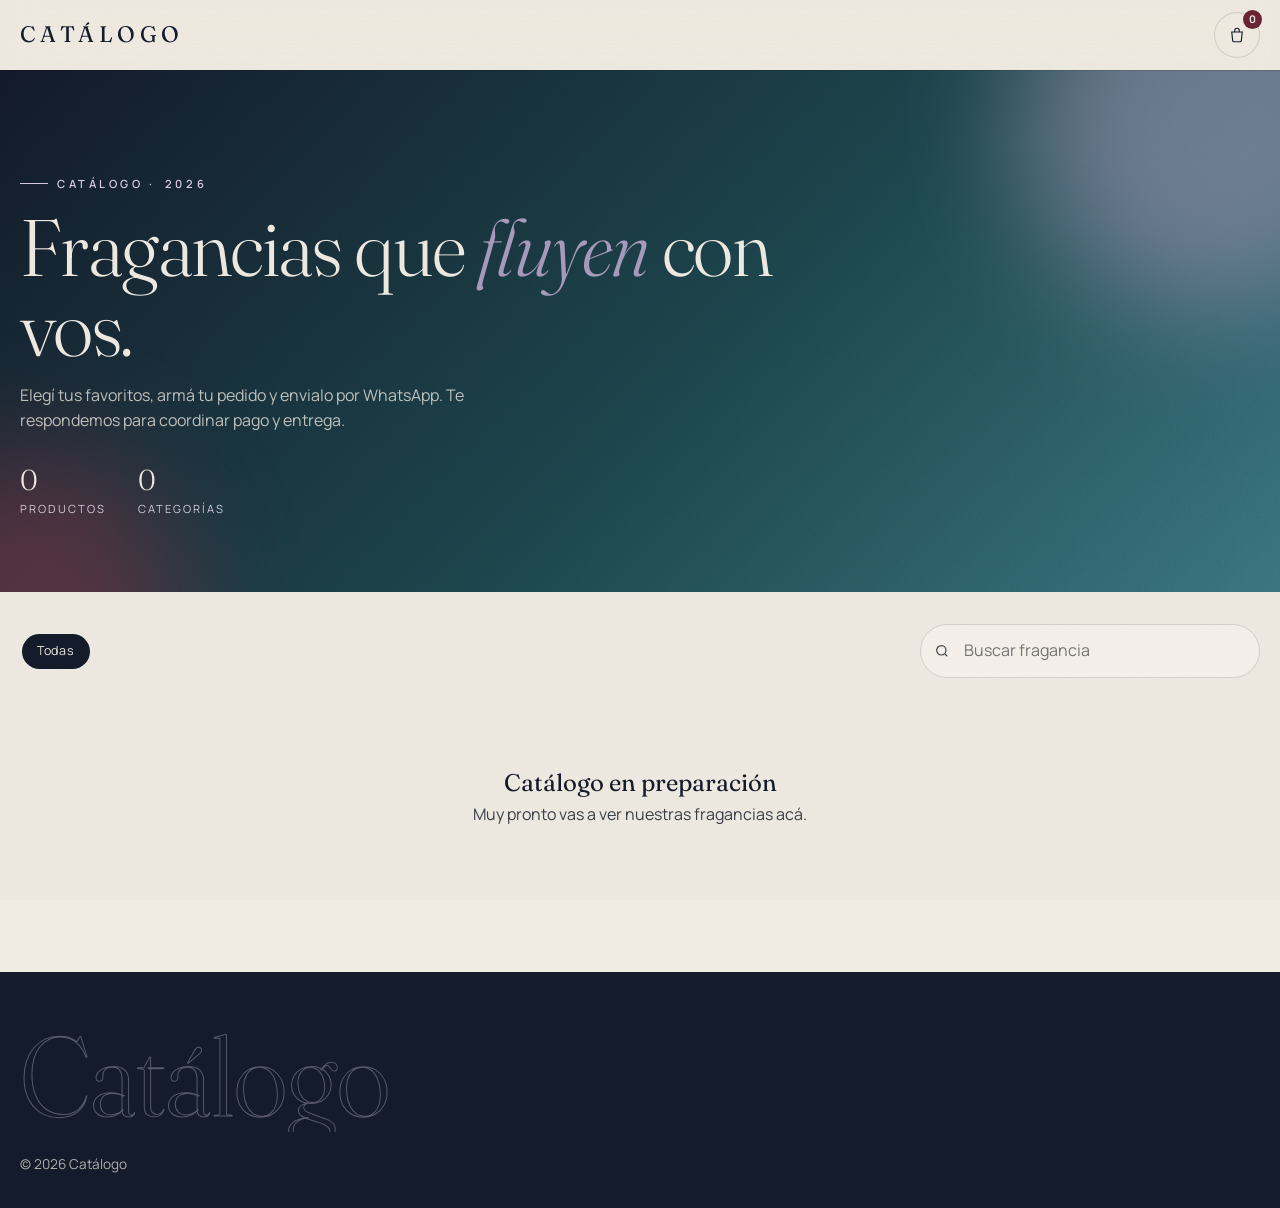
==== gestion/catalogo.html @ c69e17b8 "Add business management PWA (sales, expenses, inventory, debts, reports) and WhatsApp catalog Co-Aut" ====
<!doctype html>
<html lang="es">
<head>
  <meta charset="utf-8">
  <meta name="viewport" content="width=device-width, initial-scale=1, viewport-fit=cover">
  <title>Catálogo de fragancias</title>
  <meta name="description" content="Catálogo de fragancias. Elegí tus perfumes y hacé tu pedido por WhatsApp.">
  <meta name="theme-color" content="#1E4A52">
  <link rel="icon" href="icons/icon.svg" type="image/svg+xml">
  <link rel="preconnect" href="https://fonts.googleapis.com">
  <link rel="preconnect" href="https://fonts.gstatic.com" crossorigin>
  <link href="https://fonts.googleapis.com/css2?family=Fraunces:ital,opsz,wght@0,9..144,300..500;1,9..144,300..500&family=Manrope:wght@400;500;600;700&display=swap" rel="stylesheet">
  <link rel="stylesheet" href="css/catalogo.css">
</head>
<body>
  <header class="header">
    <div class="container header__inner">
      <a href="#" class="logo" id="logo">Catálogo</a>
      <button class="cart-btn" id="cartBtn" aria-label="Ver pedido">
        <svg width="18" height="18" viewBox="0 0 24 24" fill="none" stroke="currentColor" stroke-width="1.5" aria-hidden="true"><path d="M5 8h14l-1.2 11.2a2 2 0 0 1-2 1.8H8.2a2 2 0 0 1-2-1.8L5 8Z"/><path d="M9 8V6a3 3 0 0 1 6 0v2"/></svg>
        <span class="cart-count" id="cartCount">0</span>
      </button>
    </div>
  </header>

  <main>
    <section class="hero">
      <div class="blob blob--1"></div><div class="blob blob--2"></div>
      <div class="container hero__inner">
        <span class="eyebrow">Catálogo · <span id="year"></span></span>
        <h1 class="display" id="tagline">Fragancias que <em>fluyen</em> con vos.</h1>
        <p class="lead">Elegí tus favoritos, armá tu pedido y envialo por WhatsApp. Te respondemos para coordinar pago y entrega.</p>
        <div class="hero__meta"><div><strong id="nProd">0</strong><span>Productos</span></div><div><strong id="nCat">0</strong><span>Categorías</span></div></div>
      </div>
    </section>

    <div class="container">
      <div class="toolbar">
        <div class="filters" id="filters" aria-label="Filtrar por categoría"></div>
        <label class="search">
          <svg width="16" height="16" viewBox="0 0 24 24" fill="none" stroke="currentColor" stroke-width="1.8" aria-hidden="true"><circle cx="11" cy="11" r="7"/><path d="m20 20-3.5-3.5"/></svg>
          <input id="q" type="search" placeholder="Buscar fragancia" aria-label="Buscar fragancia">
        </label>
      </div>
      <div class="products" id="products"></div>
    </div>
  </main>

  <footer class="footer">
    <div class="container">
      <div class="footer__big" id="footBig" aria-hidden="true"></div>
      <div class="footer__row"><span id="foot"></span><a id="footWa" href="#" target="_blank" rel="noopener">Escribinos por WhatsApp</a></div>
    </div>
  </footer>

  <button class="btn float-cart" id="floatCart">Ver pedido · <span id="floatTotal"></span></button>

  <div class="backdrop" id="backdrop" hidden></div>
  <aside class="drawer" id="drawer" aria-label="Tu pedido" hidden>
    <div class="drawer__head"><h2>Tu <em>pedido</em></h2><button class="close" id="close" aria-label="Cerrar">×</button></div>
    <div class="drawer__body" id="lines"></div>
    <form class="drawer__foot" id="orderForm">
      <div class="total"><span>Total</span><b id="total"></b></div>
      <input id="cName" placeholder="Tu nombre" required autocomplete="name">
      <textarea id="cNote" placeholder="Dirección, forma de pago o comentarios (opcional)"></textarea>
      <button class="btn" type="submit">Enviar pedido por WhatsApp</button>
    </form>
  </aside>
  <div class="toast" id="toast" role="status" aria-live="polite"></div>

  <script src="js/catalogo.js"></script>
</body>
</html>
---- gestion/css/catalogo.css ----
/* =========================================================
   Catálogo público — misma familia visual que la web de Fluir
   ========================================================= */
:root {
  --noche: #141B2B; --noche-2: #1C2538; --petroleo: #1E4A52; --petroleo-2: #2A6470; --petroleo-3: #3F7E89;
  --hueso: #F1ECE3; --hueso-2: #E8E1D5; --surface: #F7F3EC; --perla: #CBCDD0; --grafito: #3A3F47;
  --borgona: #6B2333; --borgona-2: #8A3446; --lavanda: #A99CBC; --lavanda-2: #D6CEE0;
  --ink: var(--noche); --ink-soft: var(--grafito); --line: rgba(20, 27, 43, .14);
  --f-display: "Fraunces", "Times New Roman", serif; --f-body: "Manrope", system-ui, sans-serif;
  --r: 18px; --r-lg: 28px; --ease: cubic-bezier(.22, .8, .2, 1);
  --shadow: 0 30px 60px -30px rgba(20, 27, 43, .35);
  --grain: url("data:image/svg+xml;utf8,<svg xmlns='http://www.w3.org/2000/svg' width='160' height='160'><filter id='n'><feTurbulence type='fractalNoise' baseFrequency='.85' numOctaves='3' stitchTiles='stitch'/><feColorMatrix values='0 0 0 0 0  0 0 0 0 0  0 0 0 0 0  0 0 0 .55 0'/></filter><rect width='100%' height='100%' filter='url(%23n)'/></svg>");
}
*, *::before, *::after { box-sizing: border-box; margin: 0; padding: 0; }
body { font-family: var(--f-body); background: var(--hueso); color: var(--ink); line-height: 1.6; -webkit-font-smoothing: antialiased; overflow-x: hidden; }
body::after { content: ""; position: fixed; inset: 0; pointer-events: none; z-index: 999; background-image: var(--grain); opacity: .05; mix-blend-mode: multiply; }
button, input, textarea { font: inherit; color: inherit; }
button { cursor: pointer; border: 0; background: none; }
a { color: inherit; text-decoration: none; }
img { max-width: 100%; display: block; }
[hidden] { display: none !important; }
.container { width: min(1240px, 100% - 32px); margin-inline: auto; }

/* Header */
.header { position: sticky; top: 0; z-index: 50; background: rgba(241, 236, 227, .78); backdrop-filter: blur(16px) saturate(1.2); -webkit-backdrop-filter: blur(16px) saturate(1.2); box-shadow: 0 1px 0 var(--line); }
.header__inner { display: flex; align-items: center; justify-content: space-between; height: 70px; gap: 12px; }
.logo { font-family: var(--f-display); font-size: clamp(1.05rem, 3.6vw, 1.4rem); letter-spacing: .2em; text-transform: uppercase; white-space: nowrap; overflow: hidden; text-overflow: ellipsis; }
.cart-btn { position: relative; width: 46px; height: 46px; border-radius: 50%; display: grid; place-items: center; box-shadow: inset 0 0 0 1px var(--line); flex: none; transition: background .3s; }
.cart-btn:hover { background: var(--lavanda-2); }
.cart-count { position: absolute; top: -2px; right: -2px; min-width: 19px; height: 19px; border-radius: 10px; background: var(--borgona); color: var(--hueso); font-size: .66rem; font-weight: 700; display: grid; place-items: center; padding: 0 4px; }

/* Hero */
.hero { position: relative; overflow: hidden; color: var(--hueso); background: linear-gradient(135deg, #141B2B 0%, #1E4A52 55%, #3F7E89 100%); }
.hero::before { content: ""; position: absolute; inset: 0; background-image: var(--grain); opacity: .18; mix-blend-mode: overlay; }
.blob { position: absolute; border-radius: 50%; filter: blur(60px); opacity: .55; animation: drift 18s ease-in-out infinite alternate; }
.blob--1 { width: 380px; height: 380px; background: var(--lavanda); right: -120px; top: -140px; }
.blob--2 { width: 300px; height: 300px; background: var(--borgona-2); left: -120px; bottom: -160px; animation-delay: -6s; }
@keyframes drift { to { transform: translate(-40px, 30px) scale(1.1); } }
.hero__inner { position: relative; padding: clamp(3rem, 9vw, 6rem) 0 clamp(2.5rem, 7vw, 4.5rem); }
.eyebrow { font-size: .7rem; letter-spacing: .32em; text-transform: uppercase; font-weight: 600; color: var(--lavanda-2); display: inline-flex; align-items: center; gap: .8em; }
.eyebrow::before { content: ""; width: 28px; height: 1px; background: currentColor; }
.display { font-family: var(--f-display); font-weight: 300; font-size: clamp(2.3rem, 7vw, 5rem); line-height: 1; letter-spacing: -.02em; margin: .9rem 0 1rem; max-width: 16ch; }
.display em { font-style: italic; color: var(--lavanda); }
.lead { color: rgba(241, 236, 227, .78); max-width: 46ch; }
.hero__meta { display: flex; gap: 2rem; margin-top: 2rem; flex-wrap: wrap; }
.hero__meta strong { display: block; font-family: var(--f-display); font-weight: 300; font-size: 1.8rem; line-height: 1; }
.hero__meta span { font-size: .7rem; letter-spacing: .18em; text-transform: uppercase; color: var(--lavanda-2); }

/* Barra de filtros */
.toolbar { display: flex; flex-wrap: wrap; gap: 12px; align-items: center; justify-content: space-between; padding: 2rem 0 1.4rem; }
.filters { display: flex; gap: .5rem; overflow-x: auto; scrollbar-width: none; max-width: 100%; padding: 2px; }
.chip { flex: none; padding: .6em 1.2em; border-radius: 999px; font-size: .78rem; letter-spacing: .06em; box-shadow: inset 0 0 0 1px var(--line); transition: all .3s var(--ease); white-space: nowrap; }
.chip:hover { box-shadow: inset 0 0 0 1px var(--petroleo); color: var(--petroleo); }
.chip.is-active { background: var(--noche); color: var(--hueso); box-shadow: none; }
.search { position: relative; flex: 1 1 240px; max-width: 340px; }
.search svg { position: absolute; left: 14px; top: 50%; transform: translateY(-50%); color: var(--grafito); }
.search input { width: 100%; padding: .8em 1em .8em 2.7em; border-radius: 999px; border: 1px solid var(--line); background: var(--surface); outline: none; }
.search input:focus { border-color: var(--petroleo-2); }

/* Tarjetas */
.products { display: grid; grid-template-columns: repeat(2, 1fr); gap: 12px; padding-bottom: 5rem; }
@media (min-width: 760px) { .products { grid-template-columns: repeat(3, 1fr); gap: 1.2rem; } }
@media (min-width: 1100px) { .products { grid-template-columns: repeat(4, 1fr); gap: 1.5rem; } }
.card { --tone: var(--petroleo); --tone-soft: var(--lavanda-2); position: relative; border-radius: var(--r-lg); background: var(--surface); box-shadow: inset 0 0 0 1px var(--line); transition: transform .6s var(--ease), box-shadow .6s var(--ease); display: flex; flex-direction: column; }
.card:hover { transform: translateY(-6px); box-shadow: inset 0 0 0 1px transparent, var(--shadow); }
.card__media { position: relative; aspect-ratio: 4/5; margin: 8px; border-radius: calc(var(--r-lg) - 8px); overflow: hidden; display: grid; place-items: center;
  background: radial-gradient(circle at 70% 20%, color-mix(in srgb, var(--tone-soft) 80%, transparent), transparent 60%), linear-gradient(160deg, color-mix(in srgb, var(--tone) 85%, #141B2B), var(--tone)); }
.card__media::before { content: ""; position: absolute; inset: 0; background-image: var(--grain); opacity: .22; mix-blend-mode: overlay; z-index: 1; pointer-events: none; }
.card__media img { width: 100%; height: 100%; object-fit: cover; }
.card__badge { position: absolute; top: 12px; left: 12px; z-index: 2; padding: .35em .9em; border-radius: 999px; font-size: .62rem; letter-spacing: .14em; text-transform: uppercase; background: rgba(241, 236, 227, .22); color: var(--hueso); backdrop-filter: blur(8px); -webkit-backdrop-filter: blur(8px); border: 1px solid rgba(241, 236, 227, .3); }
.card__badge--out { background: rgba(20, 27, 43, .6); }
.card__body { padding: .4rem 1rem 1rem; display: flex; flex-direction: column; gap: .25rem; flex: 1; }
.card__family { font-size: .64rem; letter-spacing: .18em; text-transform: uppercase; color: var(--tone); font-weight: 600; }
.card__name { font-family: var(--f-display); font-size: clamp(1.02rem, 2.4vw, 1.35rem); font-weight: 400; line-height: 1.15; }
.card__notes { font-size: .78rem; color: var(--ink-soft); }
.card__foot { display: flex; justify-content: space-between; align-items: center; gap: 8px; margin-top: auto; padding-top: .8rem; border-top: 1px dashed var(--line); }
.card__price { font-weight: 700; }
.add { width: 38px; height: 38px; border-radius: 50%; background: var(--petroleo); color: var(--hueso); display: grid; place-items: center; transition: background .3s, transform .3s var(--ease); flex: none; }
.add:hover { background: var(--borgona); transform: scale(1.06); }
.add:disabled { background: var(--perla); cursor: not-allowed; transform: none; }
.card.is-out .card__media { filter: saturate(.4); }

.tone-acuatico { --tone: #1E4A52; --tone-soft: #9CC3C6; }
.tone-amaderado { --tone: #3A3F47; --tone-soft: #A99CBC; }
.tone-oriental { --tone: #6B2333; --tone-soft: #D6A9B4; }
.tone-floral { --tone: #6E6285; --tone-soft: #E2D9EC; }
.tone-verde { --tone: #4E5538; --tone-soft: #C6CCA8; }
.tone-nocturno { --tone: #1C2538; --tone-soft: #7E8FB3; }

/* Frasco CSS */
.bottle { --liquid: var(--tone-soft); position: relative; aspect-ratio: 3/5; width: 40%; transition: transform .8s var(--ease); }
.card:hover .bottle { transform: translateY(-6px) rotate(-3deg); }
.bottle__cap { position: absolute; left: 32%; right: 32%; top: 0; height: 22%; background: linear-gradient(90deg, #232B3D, #3A3F47 45%, #1A2131); border-radius: 6px 6px 2px 2px; }
.bottle__neck { position: absolute; left: 40%; right: 40%; top: 21%; height: 6%; background: rgba(241, 236, 227, .35); }
.bottle__body { position: absolute; inset: 26% 0 0; border-radius: 22% 22% 14% 14% / 14% 14% 8% 8%; background: rgba(241, 236, 227, .18); border: 1px solid rgba(241, 236, 227, .45); overflow: hidden; }
.bottle__liquid { position: absolute; inset: 28% 0 0; background: linear-gradient(180deg, color-mix(in srgb, var(--liquid) 70%, white), var(--liquid)); opacity: .85; }
.bottle__shine { position: absolute; top: 8%; left: 12%; width: 10%; height: 70%; border-radius: 99px; background: linear-gradient(rgba(255,255,255,.55), transparent); }

.empty { grid-column: 1 / -1; text-align: center; padding: 4rem 1rem; color: var(--ink-soft); }
.empty b { display: block; font-family: var(--f-display); font-weight: 400; font-size: 1.5rem; color: var(--ink); }

/* Carrito */
.backdrop { position: fixed; inset: 0; background: rgba(20, 27, 43, .45); z-index: 60; opacity: 0; transition: opacity .3s; }
.backdrop.is-on { opacity: 1; }
.drawer { position: fixed; top: 0; right: 0; bottom: 0; z-index: 61; width: min(440px, 100%); background: var(--hueso); transform: translateX(100%); transition: transform .45s var(--ease); display: flex; flex-direction: column; }
.drawer.is-on { transform: translateX(0); }
.drawer__head { display: flex; align-items: center; justify-content: space-between; padding: 20px 20px 14px; border-bottom: 1px solid var(--line); }
.drawer__head h2 { font-family: var(--f-display); font-weight: 300; font-size: 1.8rem; }
.drawer__head h2 em { color: var(--borgona); }
.close { width: 42px; height: 42px; border-radius: 50%; box-shadow: inset 0 0 0 1px var(--line); font-size: 1.4rem; line-height: 1; }
.drawer__body { flex: 1; overflow-y: auto; padding: 8px 20px; }
.line { display: flex; gap: 12px; align-items: center; padding: 12px 0; border-bottom: 1px dashed var(--line); }
.line__thumb { width: 56px; height: 64px; flex: none; border-radius: 12px; overflow: hidden; display: grid; place-items: center; background: linear-gradient(160deg, color-mix(in srgb, var(--tone) 85%, #141B2B), var(--tone)); }
.line__thumb img { width: 100%; height: 100%; object-fit: cover; }
.line__thumb .bottle { width: 44%; }
.line__info { flex: 1; min-width: 0; }
.line__info b { display: block; font-weight: 600; font-size: .9rem; line-height: 1.25; }
.line__info span { font-size: .8rem; color: var(--ink-soft); }
.qty { display: inline-flex; align-items: center; gap: 2px; background: var(--hueso-2); border-radius: 999px; padding: 3px; }
.qty button { width: 30px; height: 30px; border-radius: 50%; background: var(--surface); font-weight: 700; }
.qty span { min-width: 26px; text-align: center; font-weight: 700; font-size: .9rem; }
.drawer__foot { padding: 16px 20px calc(20px + env(safe-area-inset-bottom)); border-top: 1px solid var(--line); display: grid; gap: 10px; }
.drawer__foot input, .drawer__foot textarea { width: 100%; padding: .8em 1em; border-radius: 14px; border: 1px solid var(--line); background: var(--surface); outline: none; }
.drawer__foot textarea { min-height: 64px; resize: vertical; }
.total { display: flex; justify-content: space-between; align-items: baseline; }
.total span { font-size: .72rem; letter-spacing: .2em; text-transform: uppercase; color: var(--ink-soft); font-weight: 600; }
.total b { font-family: var(--f-display); font-weight: 400; font-size: 1.7rem; }
.btn { display: inline-flex; align-items: center; justify-content: center; gap: .6em; min-height: 52px; padding: 1em 1.6em; border-radius: 999px; background: var(--petroleo); color: var(--hueso); font-size: .8rem; font-weight: 600; letter-spacing: .14em; text-transform: uppercase; transition: background .35s; }
.btn:hover { background: var(--borgona); }

/* Pie y toast */
.footer { background: var(--noche); color: rgba(241, 236, 227, .7); padding: 3rem 0 2rem; font-size: .85rem; }
.footer__big { font-family: var(--f-display); font-weight: 300; font-size: clamp(2.4rem, 11vw, 7rem); line-height: 1; color: transparent; -webkit-text-stroke: 1px rgba(214, 206, 224, .35); white-space: nowrap; overflow: hidden; text-overflow: ellipsis; margin-bottom: 1.4rem; }
.footer__row { display: flex; flex-wrap: wrap; gap: 1rem; justify-content: space-between; }
.footer a { color: var(--lavanda-2); }
.toast { position: fixed; left: 50%; bottom: 24px; z-index: 80; transform: translate(-50%, 20px); background: var(--noche); color: var(--hueso); padding: 12px 20px; border-radius: 999px; font-size: .86rem; opacity: 0; transition: opacity .3s, transform .4s var(--ease); pointer-events: none; }
.toast.is-on { opacity: 1; transform: translate(-50%, 0); }
.float-cart { position: fixed; right: 16px; bottom: 20px; z-index: 40; display: none; }
@media (max-width: 759px) { .float-cart.has-items { display: inline-flex; } }

@media (prefers-reduced-motion: reduce) { * { animation: none !important; transition: none !important; } }
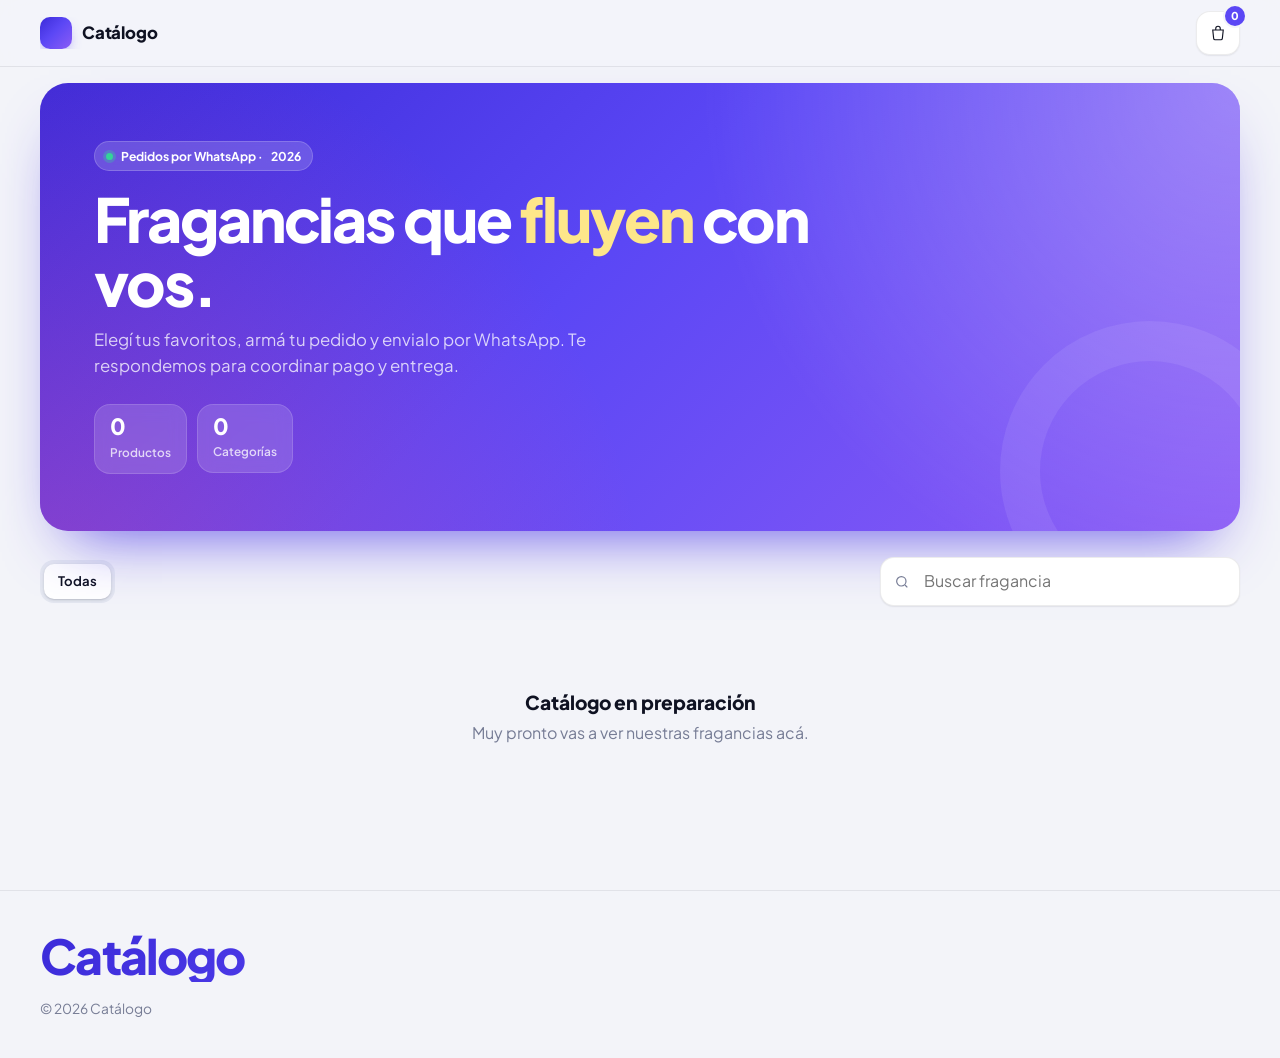
==== commit 5a845e11: "Restyle public catalog with the Indigo theme and automatic dark mode Co-Authored-By: Claude Opus 5.5" ====
--- a/gestion/catalogo.html
+++ b/gestion/catalogo.html
@@ -5,11 +5,12 @@
   <meta name="viewport" content="width=device-width, initial-scale=1, viewport-fit=cover">
   <title>Catálogo de fragancias</title>
   <meta name="description" content="Catálogo de fragancias. Elegí tus perfumes y hacé tu pedido por WhatsApp.">
-  <meta name="theme-color" content="#1E4A52">
+  <meta name="theme-color" content="#F3F4F9" media="(prefers-color-scheme: light)">
+  <meta name="theme-color" content="#0B0D17" media="(prefers-color-scheme: dark)">
   <link rel="icon" href="icons/icon.svg" type="image/svg+xml">
   <link rel="preconnect" href="https://fonts.googleapis.com">
   <link rel="preconnect" href="https://fonts.gstatic.com" crossorigin>
-  <link href="https://fonts.googleapis.com/css2?family=Fraunces:ital,opsz,wght@0,9..144,300..500;1,9..144,300..500&family=Manrope:wght@400;500;600;700&display=swap" rel="stylesheet">
+  <link href="https://fonts.googleapis.com/css2?family=Plus+Jakarta+Sans:wght@400;500;600;700;800&display=swap" rel="stylesheet">
   <link rel="stylesheet" href="css/catalogo.css">
 </head>
 <body>
@@ -27,7 +28,7 @@
     <section class="hero">
       <div class="blob blob--1"></div><div class="blob blob--2"></div>
       <div class="container hero__inner">
-        <span class="eyebrow">Catálogo · <span id="year"></span></span>
+        <span class="eyebrow">Pedidos por WhatsApp · <span id="year"></span></span>
         <h1 class="display" id="tagline">Fragancias que <em>fluyen</em> con vos.</h1>
         <p class="lead">Elegí tus favoritos, armá tu pedido y envialo por WhatsApp. Te respondemos para coordinar pago y entrega.</p>
         <div class="hero__meta"><div><strong id="nProd">0</strong><span>Productos</span></div><div><strong id="nCat">0</strong><span>Categorías</span></div></div>
--- a/gestion/css/catalogo.css
+++ b/gestion/css/catalogo.css
@@ -1,141 +1,166 @@
 /* =========================================================
-   Catálogo público — misma familia visual que la web de Fluir
+   Catálogo público — tema "Índigo" (mismo diseño que el panel)
    ========================================================= */
 :root {
-  --noche: #141B2B; --noche-2: #1C2538; --petroleo: #1E4A52; --petroleo-2: #2A6470; --petroleo-3: #3F7E89;
-  --hueso: #F1ECE3; --hueso-2: #E8E1D5; --surface: #F7F3EC; --perla: #CBCDD0; --grafito: #3A3F47;
-  --borgona: #6B2333; --borgona-2: #8A3446; --lavanda: #A99CBC; --lavanda-2: #D6CEE0;
-  --ink: var(--noche); --ink-soft: var(--grafito); --line: rgba(20, 27, 43, .14);
-  --f-display: "Fraunces", "Times New Roman", serif; --f-body: "Manrope", system-ui, sans-serif;
-  --r: 18px; --r-lg: 28px; --ease: cubic-bezier(.22, .8, .2, 1);
-  --shadow: 0 30px 60px -30px rgba(20, 27, 43, .35);
-  --grain: url("data:image/svg+xml;utf8,<svg xmlns='http://www.w3.org/2000/svg' width='160' height='160'><filter id='n'><feTurbulence type='fractalNoise' baseFrequency='.85' numOctaves='3' stitchTiles='stitch'/><feColorMatrix values='0 0 0 0 0  0 0 0 0 0  0 0 0 0 0  0 0 0 .55 0'/></filter><rect width='100%' height='100%' filter='url(%23n)'/></svg>");
+  --bg: #F3F4F9; --surface: #FFFFFF; --surface-2: #EEF0F6; --surface-3: #E4E7F0;
+  --ink: #0F1222; --ink-soft: #454B63; --muted: #767C95;
+  --line: rgba(15, 18, 34, .08); --line-strong: rgba(15, 18, 34, .14);
+  --primary: #5B47F5; --primary-2: #7C6CFF; --primary-soft: rgba(91, 71, 245, .10);
+  --danger: #E0435E;
+  --hero: linear-gradient(135deg, #3B2BD9 0%, #5B47F5 45%, #8B5CF6 100%);
+  --on-dark-muted: rgba(255, 255, 255, .76);
+  --header-bg: rgba(243, 244, 249, .82); --input-bg: #FFFFFF;
+  --shadow-sm: 0 1px 2px rgba(15, 18, 34, .05), 0 1px 1px rgba(15, 18, 34, .03);
+  --shadow: 0 14px 34px -14px rgba(30, 27, 75, .22), 0 2px 6px -2px rgba(15, 18, 34, .06);
+  --shadow-lg: 0 24px 60px -20px rgba(30, 27, 75, .38);
+  --f-body: "Plus Jakarta Sans", system-ui, -apple-system, "Segoe UI", sans-serif;
+  --r: 20px; --r-lg: 24px; --ease: cubic-bezier(.22, .8, .2, 1);
+  color-scheme: light;
 }
+@media (prefers-color-scheme: dark) {
+  :root {
+    --bg: #0B0D17; --surface: #141726; --surface-2: #1C2033; --surface-3: #262B42;
+    --ink: #F2F3F8; --ink-soft: #C2C6D8; --muted: #8A90A8;
+    --line: rgba(255, 255, 255, .07); --line-strong: rgba(255, 255, 255, .14);
+    --primary: #7C6CFF; --primary-2: #9A8CFF; --primary-soft: rgba(124, 108, 255, .16);
+    --danger: #FB7185;
+    --hero: linear-gradient(135deg, #2A1FA8 0%, #4B3BE0 50%, #7C4DEB 100%);
+    --header-bg: rgba(11, 13, 23, .82); --input-bg: #141726;
+    --shadow-sm: 0 0 0 1px rgba(255,255,255,.04); --shadow: 0 14px 34px -14px rgba(0,0,0,.7); --shadow-lg: 0 24px 60px -20px rgba(0,0,0,.75);
+    color-scheme: dark;
+  }
+}
+
 *, *::before, *::after { box-sizing: border-box; margin: 0; padding: 0; }
-body { font-family: var(--f-body); background: var(--hueso); color: var(--ink); line-height: 1.6; -webkit-font-smoothing: antialiased; overflow-x: hidden; }
-body::after { content: ""; position: fixed; inset: 0; pointer-events: none; z-index: 999; background-image: var(--grain); opacity: .05; mix-blend-mode: multiply; }
+html { -webkit-text-size-adjust: 100%; -webkit-tap-highlight-color: transparent; }
+body { font-family: var(--f-body); background: var(--bg); color: var(--ink); line-height: 1.55; -webkit-font-smoothing: antialiased; overflow-x: hidden; }
 button, input, textarea { font: inherit; color: inherit; }
 button { cursor: pointer; border: 0; background: none; }
 a { color: inherit; text-decoration: none; }
 img { max-width: 100%; display: block; }
 [hidden] { display: none !important; }
-.container { width: min(1240px, 100% - 32px); margin-inline: auto; }
+:focus-visible { outline: 2px solid var(--primary); outline-offset: 2px; }
+.container { width: min(1200px, 100% - 32px); margin-inline: auto; }
 
 /* Header */
-.header { position: sticky; top: 0; z-index: 50; background: rgba(241, 236, 227, .78); backdrop-filter: blur(16px) saturate(1.2); -webkit-backdrop-filter: blur(16px) saturate(1.2); box-shadow: 0 1px 0 var(--line); }
-.header__inner { display: flex; align-items: center; justify-content: space-between; height: 70px; gap: 12px; }
-.logo { font-family: var(--f-display); font-size: clamp(1.05rem, 3.6vw, 1.4rem); letter-spacing: .2em; text-transform: uppercase; white-space: nowrap; overflow: hidden; text-overflow: ellipsis; }
-.cart-btn { position: relative; width: 46px; height: 46px; border-radius: 50%; display: grid; place-items: center; box-shadow: inset 0 0 0 1px var(--line); flex: none; transition: background .3s; }
-.cart-btn:hover { background: var(--lavanda-2); }
-.cart-count { position: absolute; top: -2px; right: -2px; min-width: 19px; height: 19px; border-radius: 10px; background: var(--borgona); color: var(--hueso); font-size: .66rem; font-weight: 700; display: grid; place-items: center; padding: 0 4px; }
+.header { position: sticky; top: 0; z-index: 50; background: var(--header-bg); backdrop-filter: saturate(1.8) blur(18px); -webkit-backdrop-filter: saturate(1.8) blur(18px); border-bottom: 1px solid var(--line); }
+.header__inner { display: flex; align-items: center; justify-content: space-between; height: 66px; gap: 12px; }
+.logo { display: flex; align-items: center; gap: 10px; min-width: 0; font-weight: 800; font-size: 1.05rem; letter-spacing: -.01em; white-space: nowrap; overflow: hidden; text-overflow: ellipsis; }
+.logo::before { content: ""; width: 32px; height: 32px; border-radius: 10px; background: var(--hero); flex: none; box-shadow: 0 6px 14px -6px rgba(91,71,245,.8); }
+.cart-btn { position: relative; width: 44px; height: 44px; border-radius: 14px; display: grid; place-items: center; flex: none; background: var(--surface); color: var(--ink); box-shadow: var(--shadow-sm), inset 0 0 0 1px var(--line); transition: color .2s, background .2s; }
+.cart-btn:hover { color: var(--primary); background: var(--primary-soft); }
+.cart-count { position: absolute; top: -5px; right: -5px; min-width: 20px; height: 20px; border-radius: 10px; background: var(--primary); color: #fff; font-size: .68rem; font-weight: 800; display: grid; place-items: center; padding: 0 5px; box-shadow: 0 0 0 2px var(--bg); }
 
-/* Hero */
-.hero { position: relative; overflow: hidden; color: var(--hueso); background: linear-gradient(135deg, #141B2B 0%, #1E4A52 55%, #3F7E89 100%); }
-.hero::before { content: ""; position: absolute; inset: 0; background-image: var(--grain); opacity: .18; mix-blend-mode: overlay; }
-.blob { position: absolute; border-radius: 50%; filter: blur(60px); opacity: .55; animation: drift 18s ease-in-out infinite alternate; }
-.blob--1 { width: 380px; height: 380px; background: var(--lavanda); right: -120px; top: -140px; }
-.blob--2 { width: 300px; height: 300px; background: var(--borgona-2); left: -120px; bottom: -160px; animation-delay: -6s; }
-@keyframes drift { to { transform: translate(-40px, 30px) scale(1.1); } }
-.hero__inner { position: relative; padding: clamp(3rem, 9vw, 6rem) 0 clamp(2.5rem, 7vw, 4.5rem); }
-.eyebrow { font-size: .7rem; letter-spacing: .32em; text-transform: uppercase; font-weight: 600; color: var(--lavanda-2); display: inline-flex; align-items: center; gap: .8em; }
-.eyebrow::before { content: ""; width: 28px; height: 1px; background: currentColor; }
-.display { font-family: var(--f-display); font-weight: 300; font-size: clamp(2.3rem, 7vw, 5rem); line-height: 1; letter-spacing: -.02em; margin: .9rem 0 1rem; max-width: 16ch; }
-.display em { font-style: italic; color: var(--lavanda); }
-.lead { color: rgba(241, 236, 227, .78); max-width: 46ch; }
-.hero__meta { display: flex; gap: 2rem; margin-top: 2rem; flex-wrap: wrap; }
-.hero__meta strong { display: block; font-family: var(--f-display); font-weight: 300; font-size: 1.8rem; line-height: 1; }
-.hero__meta span { font-size: .7rem; letter-spacing: .18em; text-transform: uppercase; color: var(--lavanda-2); }
+/* Hero: tarjeta con degradado */
+.hero { padding-top: 16px; }
+.hero__inner {
+  position: relative; overflow: hidden; border-radius: 28px; color: #fff; background: var(--hero);
+  padding: clamp(1.8rem, 6vw, 3.6rem) clamp(1.4rem, 5vw, 3.4rem); box-shadow: 0 30px 60px -30px rgba(76, 56, 230, .9);
+}
+.hero__inner::before { content: ""; position: absolute; inset: 0; pointer-events: none; background: radial-gradient(circle at 100% 0%, rgba(255,255,255,.3), transparent 42%), radial-gradient(circle at 0% 120%, rgba(236,72,153,.38), transparent 46%); }
+.hero__inner::after { content: ""; position: absolute; right: -60px; bottom: -90px; width: 300px; height: 300px; border-radius: 50%; border: 40px solid rgba(255,255,255,.08); pointer-events: none; }
+.hero__inner > * { position: relative; z-index: 1; }
+.blob { display: none; }
+.eyebrow { display: inline-flex; align-items: center; gap: 8px; padding: 6px 12px; border-radius: 999px; background: rgba(255,255,255,.16); box-shadow: inset 0 0 0 1px rgba(255,255,255,.18); font-size: .76rem; font-weight: 700; backdrop-filter: blur(8px); -webkit-backdrop-filter: blur(8px); }
+.eyebrow::before { content: ""; width: 7px; height: 7px; border-radius: 50%; background: #34D399; box-shadow: 0 0 0 3px rgba(52,211,153,.3); }
+.display { font-weight: 800; font-size: clamp(2rem, 6.4vw, 3.8rem); line-height: 1.04; letter-spacing: -.035em; margin: 1rem 0 .8rem; max-width: 17ch; }
+.display em { font-style: normal; color: #FDE68A; }
+.lead { color: var(--on-dark-muted); max-width: 48ch; font-size: clamp(.95rem, 2.2vw, 1.05rem); }
+.hero__meta { display: flex; gap: 10px; margin-top: 1.6rem; flex-wrap: wrap; }
+.hero__meta > div { background: rgba(255,255,255,.14); box-shadow: inset 0 0 0 1px rgba(255,255,255,.14); border-radius: 16px; padding: 10px 16px; backdrop-filter: blur(8px); -webkit-backdrop-filter: blur(8px); }
+.hero__meta strong { display: block; font-weight: 800; font-size: 1.4rem; line-height: 1.1; letter-spacing: -.02em; }
+.hero__meta span { font-size: .74rem; font-weight: 600; color: var(--on-dark-muted); }
 
 /* Barra de filtros */
-.toolbar { display: flex; flex-wrap: wrap; gap: 12px; align-items: center; justify-content: space-between; padding: 2rem 0 1.4rem; }
-.filters { display: flex; gap: .5rem; overflow-x: auto; scrollbar-width: none; max-width: 100%; padding: 2px; }
-.chip { flex: none; padding: .6em 1.2em; border-radius: 999px; font-size: .78rem; letter-spacing: .06em; box-shadow: inset 0 0 0 1px var(--line); transition: all .3s var(--ease); white-space: nowrap; }
-.chip:hover { box-shadow: inset 0 0 0 1px var(--petroleo); color: var(--petroleo); }
-.chip.is-active { background: var(--noche); color: var(--hueso); box-shadow: none; }
-.search { position: relative; flex: 1 1 240px; max-width: 340px; }
-.search svg { position: absolute; left: 14px; top: 50%; transform: translateY(-50%); color: var(--grafito); }
-.search input { width: 100%; padding: .8em 1em .8em 2.7em; border-radius: 999px; border: 1px solid var(--line); background: var(--surface); outline: none; }
-.search input:focus { border-color: var(--petroleo-2); }
+.toolbar { display: flex; flex-wrap: wrap; gap: 12px; align-items: center; justify-content: space-between; padding: 1.6rem 0 1.1rem; }
+.filters { display: flex; gap: 2px; overflow-x: auto; scrollbar-width: none; max-width: 100%; padding: 4px; background: var(--surface-3); border-radius: 14px; }
+.filters::-webkit-scrollbar { display: none; }
+.chip { flex: none; padding: 7px 14px; border-radius: 10px; font-size: .82rem; font-weight: 650; color: var(--ink-soft); white-space: nowrap; transition: background .2s, color .2s, box-shadow .2s; }
+.chip:hover { color: var(--ink); }
+.chip.is-active { background: var(--surface); color: var(--ink); box-shadow: 0 1px 3px rgba(15,18,34,.14), 0 1px 1px rgba(15,18,34,.06); }
+.search { position: relative; flex: 1 1 240px; max-width: 360px; }
+.search svg { position: absolute; left: 14px; top: 50%; transform: translateY(-50%); color: var(--muted); }
+.search input { width: 100%; min-height: 46px; padding: .7em 1em .7em 2.7em; border-radius: 14px; border: 1.5px solid var(--line); background: var(--input-bg); outline: none; box-shadow: var(--shadow-sm); transition: border-color .2s, box-shadow .2s; }
+.search input:focus { border-color: var(--primary); box-shadow: 0 0 0 4px var(--primary-soft); }
 
-/* Tarjetas */
-.products { display: grid; grid-template-columns: repeat(2, 1fr); gap: 12px; padding-bottom: 5rem; }
-@media (min-width: 760px) { .products { grid-template-columns: repeat(3, 1fr); gap: 1.2rem; } }
-@media (min-width: 1100px) { .products { grid-template-columns: repeat(4, 1fr); gap: 1.5rem; } }
-.card { --tone: var(--petroleo); --tone-soft: var(--lavanda-2); position: relative; border-radius: var(--r-lg); background: var(--surface); box-shadow: inset 0 0 0 1px var(--line); transition: transform .6s var(--ease), box-shadow .6s var(--ease); display: flex; flex-direction: column; }
-.card:hover { transform: translateY(-6px); box-shadow: inset 0 0 0 1px transparent, var(--shadow); }
-.card__media { position: relative; aspect-ratio: 4/5; margin: 8px; border-radius: calc(var(--r-lg) - 8px); overflow: hidden; display: grid; place-items: center;
-  background: radial-gradient(circle at 70% 20%, color-mix(in srgb, var(--tone-soft) 80%, transparent), transparent 60%), linear-gradient(160deg, color-mix(in srgb, var(--tone) 85%, #141B2B), var(--tone)); }
-.card__media::before { content: ""; position: absolute; inset: 0; background-image: var(--grain); opacity: .22; mix-blend-mode: overlay; z-index: 1; pointer-events: none; }
+/* Tarjetas de producto */
+.products { display: grid; grid-template-columns: repeat(2, minmax(0, 1fr)); gap: 12px; padding-bottom: 5rem; }
+@media (min-width: 760px) { .products { grid-template-columns: repeat(3, minmax(0, 1fr)); gap: 16px; } }
+@media (min-width: 1100px) { .products { grid-template-columns: repeat(4, minmax(0, 1fr)); gap: 20px; } }
+.card { --tone: #A77BF3; position: relative; border-radius: var(--r-lg); background: var(--surface); box-shadow: var(--shadow-sm), inset 0 0 0 1px var(--line); transition: transform .35s var(--ease), box-shadow .35s var(--ease); display: flex; flex-direction: column; overflow: hidden; }
+.card:hover { transform: translateY(-4px); box-shadow: var(--shadow), inset 0 0 0 1px var(--line); }
+.card__media { position: relative; aspect-ratio: 1; margin: 8px; border-radius: 18px; overflow: hidden; display: grid; place-items: center;
+  background: radial-gradient(circle at 50% 75%, color-mix(in srgb, var(--tone) 30%, transparent), transparent 62%), linear-gradient(160deg, var(--surface-2), var(--surface-3)); }
 .card__media img { width: 100%; height: 100%; object-fit: cover; }
-.card__badge { position: absolute; top: 12px; left: 12px; z-index: 2; padding: .35em .9em; border-radius: 999px; font-size: .62rem; letter-spacing: .14em; text-transform: uppercase; background: rgba(241, 236, 227, .22); color: var(--hueso); backdrop-filter: blur(8px); -webkit-backdrop-filter: blur(8px); border: 1px solid rgba(241, 236, 227, .3); }
-.card__badge--out { background: rgba(20, 27, 43, .6); }
-.card__body { padding: .4rem 1rem 1rem; display: flex; flex-direction: column; gap: .25rem; flex: 1; }
-.card__family { font-size: .64rem; letter-spacing: .18em; text-transform: uppercase; color: var(--tone); font-weight: 600; }
-.card__name { font-family: var(--f-display); font-size: clamp(1.02rem, 2.4vw, 1.35rem); font-weight: 400; line-height: 1.15; }
-.card__notes { font-size: .78rem; color: var(--ink-soft); }
-.card__foot { display: flex; justify-content: space-between; align-items: center; gap: 8px; margin-top: auto; padding-top: .8rem; border-top: 1px dashed var(--line); }
-.card__price { font-weight: 700; }
-.add { width: 38px; height: 38px; border-radius: 50%; background: var(--petroleo); color: var(--hueso); display: grid; place-items: center; transition: background .3s, transform .3s var(--ease); flex: none; }
-.add:hover { background: var(--borgona); transform: scale(1.06); }
-.add:disabled { background: var(--perla); cursor: not-allowed; transform: none; }
-.card.is-out .card__media { filter: saturate(.4); }
+.card__badge { position: absolute; top: 10px; left: 10px; z-index: 2; padding: 4px 10px; border-radius: 999px; font-size: .7rem; font-weight: 750; background: var(--primary); color: #fff; box-shadow: 0 4px 10px -3px rgba(91,71,245,.7); }
+.card__badge--out { background: var(--ink); color: var(--surface); box-shadow: none; }
+.card__body { padding: 4px 14px 14px; display: flex; flex-direction: column; gap: 3px; flex: 1; }
+.card__family { font-size: .72rem; font-weight: 700; color: var(--primary); }
+.card__name { font-size: clamp(.92rem, 2.2vw, 1.02rem); font-weight: 750; line-height: 1.3; letter-spacing: -.01em; }
+.card__notes { font-size: .78rem; color: var(--muted); }
+.card__foot { display: flex; justify-content: space-between; align-items: center; gap: 8px; margin-top: auto; padding-top: 10px; }
+.card__price { font-weight: 800; font-size: 1.08rem; letter-spacing: -.02em; }
+.add { width: 40px; height: 40px; border-radius: 13px; background: var(--hero); color: #fff; display: grid; place-items: center; flex: none; box-shadow: 0 8px 16px -8px rgba(91,71,245,.9); transition: transform .2s var(--ease), filter .2s; }
+.add:hover { filter: brightness(1.1); }
+.add:active { transform: scale(.92); }
+.add:disabled { background: var(--surface-3); color: var(--muted); box-shadow: none; cursor: not-allowed; }
+.card.is-out .card__media { filter: grayscale(.7); opacity: .75; }
 
-.tone-acuatico { --tone: #1E4A52; --tone-soft: #9CC3C6; }
-.tone-amaderado { --tone: #3A3F47; --tone-soft: #A99CBC; }
-.tone-oriental { --tone: #6B2333; --tone-soft: #D6A9B4; }
-.tone-floral { --tone: #6E6285; --tone-soft: #E2D9EC; }
-.tone-verde { --tone: #4E5538; --tone-soft: #C6CCA8; }
-.tone-nocturno { --tone: #1C2538; --tone-soft: #7E8FB3; }
+.tone-acuatico { --tone: #22A6C9; } .tone-amaderado { --tone: #A0785A; } .tone-oriental { --tone: #D9466F; }
+.tone-floral { --tone: #A77BF3; } .tone-verde { --tone: #3DAA6D; } .tone-nocturno { --tone: #4F5BD5; }
 
-/* Frasco CSS */
-.bottle { --liquid: var(--tone-soft); position: relative; aspect-ratio: 3/5; width: 40%; transition: transform .8s var(--ease); }
-.card:hover .bottle { transform: translateY(-6px) rotate(-3deg); }
-.bottle__cap { position: absolute; left: 32%; right: 32%; top: 0; height: 22%; background: linear-gradient(90deg, #232B3D, #3A3F47 45%, #1A2131); border-radius: 6px 6px 2px 2px; }
-.bottle__neck { position: absolute; left: 40%; right: 40%; top: 21%; height: 6%; background: rgba(241, 236, 227, .35); }
-.bottle__body { position: absolute; inset: 26% 0 0; border-radius: 22% 22% 14% 14% / 14% 14% 8% 8%; background: rgba(241, 236, 227, .18); border: 1px solid rgba(241, 236, 227, .45); overflow: hidden; }
-.bottle__liquid { position: absolute; inset: 28% 0 0; background: linear-gradient(180deg, color-mix(in srgb, var(--liquid) 70%, white), var(--liquid)); opacity: .85; }
-.bottle__shine { position: absolute; top: 8%; left: 12%; width: 10%; height: 70%; border-radius: 99px; background: linear-gradient(rgba(255,255,255,.55), transparent); }
+/* Frasco ilustrado (sin foto) */
+.bottle { --liquid: var(--tone); position: relative; aspect-ratio: 3/5; width: 34%; transition: transform .6s var(--ease); }
+.card:hover .bottle { transform: translateY(-4px) rotate(-3deg); }
+.bottle__cap { position: absolute; left: 32%; right: 32%; top: 0; height: 20%; background: color-mix(in srgb, var(--liquid) 45%, #1A1D30); border-radius: 6px 6px 2px 2px; }
+.bottle__neck { position: absolute; left: 40%; right: 40%; top: 19.5%; height: 7%; background: color-mix(in srgb, var(--liquid) 30%, var(--surface-3)); }
+.bottle__body { position: absolute; inset: 26% 0 0; border-radius: 18% 18% 22% 22% / 12% 12% 14% 14%; background: color-mix(in srgb, var(--liquid) 14%, var(--surface)); box-shadow: inset 0 0 0 2px color-mix(in srgb, var(--liquid) 35%, transparent), 0 14px 24px -14px var(--liquid); overflow: hidden; }
+.bottle__liquid { position: absolute; inset: 34% 0 0; background: linear-gradient(180deg, color-mix(in srgb, var(--liquid) 70%, #fff), var(--liquid)); }
+.bottle__shine { position: absolute; top: 8%; left: 14%; width: 10%; height: 70%; border-radius: 99px; background: linear-gradient(rgba(255,255,255,.7), transparent); }
 
-.empty { grid-column: 1 / -1; text-align: center; padding: 4rem 1rem; color: var(--ink-soft); }
-.empty b { display: block; font-family: var(--f-display); font-weight: 400; font-size: 1.5rem; color: var(--ink); }
+.empty { grid-column: 1 / -1; text-align: center; padding: 4rem 1rem; color: var(--muted); }
+.empty b { display: block; font-weight: 800; font-size: 1.2rem; color: var(--ink); margin-bottom: 4px; }
 
-/* Carrito */
-.backdrop { position: fixed; inset: 0; background: rgba(20, 27, 43, .45); z-index: 60; opacity: 0; transition: opacity .3s; }
+/* Pedido (panel lateral) */
+.backdrop { position: fixed; inset: 0; background: rgba(8, 10, 20, .5); backdrop-filter: blur(3px); -webkit-backdrop-filter: blur(3px); z-index: 60; opacity: 0; transition: opacity .3s; }
 .backdrop.is-on { opacity: 1; }
-.drawer { position: fixed; top: 0; right: 0; bottom: 0; z-index: 61; width: min(440px, 100%); background: var(--hueso); transform: translateX(100%); transition: transform .45s var(--ease); display: flex; flex-direction: column; }
+.drawer { position: fixed; top: 0; right: 0; bottom: 0; z-index: 61; width: min(440px, 100%); background: var(--surface); transform: translateX(100%); transition: transform .4s var(--ease); display: flex; flex-direction: column; box-shadow: var(--shadow-lg); }
 .drawer.is-on { transform: translateX(0); }
 .drawer__head { display: flex; align-items: center; justify-content: space-between; padding: 20px 20px 14px; border-bottom: 1px solid var(--line); }
-.drawer__head h2 { font-family: var(--f-display); font-weight: 300; font-size: 1.8rem; }
-.drawer__head h2 em { color: var(--borgona); }
-.close { width: 42px; height: 42px; border-radius: 50%; box-shadow: inset 0 0 0 1px var(--line); font-size: 1.4rem; line-height: 1; }
-.drawer__body { flex: 1; overflow-y: auto; padding: 8px 20px; }
-.line { display: flex; gap: 12px; align-items: center; padding: 12px 0; border-bottom: 1px dashed var(--line); }
-.line__thumb { width: 56px; height: 64px; flex: none; border-radius: 12px; overflow: hidden; display: grid; place-items: center; background: linear-gradient(160deg, color-mix(in srgb, var(--tone) 85%, #141B2B), var(--tone)); }
+.drawer__head h2 { font-weight: 800; font-size: 1.4rem; letter-spacing: -.02em; }
+.drawer__head h2 em { font-style: normal; color: var(--primary); }
+.close { width: 40px; height: 40px; border-radius: 12px; background: var(--surface-2); font-size: 1.4rem; line-height: 1; color: var(--ink-soft); }
+.close:hover { color: var(--ink); }
+.drawer__body { flex: 1; overflow-y: auto; padding: 6px 20px; }
+.line { display: flex; gap: 12px; align-items: center; padding: 12px 0; border-bottom: 1px solid var(--line); }
+.line__thumb { width: 56px; height: 56px; flex: none; border-radius: 14px; overflow: hidden; display: grid; place-items: center; background: linear-gradient(160deg, var(--surface-2), var(--surface-3)); }
 .line__thumb img { width: 100%; height: 100%; object-fit: cover; }
-.line__thumb .bottle { width: 44%; }
+.line__thumb .bottle { width: 38%; }
 .line__info { flex: 1; min-width: 0; }
-.line__info b { display: block; font-weight: 600; font-size: .9rem; line-height: 1.25; }
-.line__info span { font-size: .8rem; color: var(--ink-soft); }
-.qty { display: inline-flex; align-items: center; gap: 2px; background: var(--hueso-2); border-radius: 999px; padding: 3px; }
-.qty button { width: 30px; height: 30px; border-radius: 50%; background: var(--surface); font-weight: 700; }
-.qty span { min-width: 26px; text-align: center; font-weight: 700; font-size: .9rem; }
+.line__info b { display: block; font-weight: 700; font-size: .9rem; line-height: 1.3; }
+.line__info span { font-size: .82rem; color: var(--muted); font-weight: 600; }
+.qty { display: inline-flex; align-items: center; gap: 2px; background: var(--surface-2); border-radius: 12px; padding: 3px; }
+.qty button { width: 32px; height: 32px; border-radius: 9px; background: var(--surface); font-weight: 800; color: var(--primary); box-shadow: var(--shadow-sm); }
+.qty span { min-width: 26px; text-align: center; font-weight: 800; font-size: .9rem; }
 .drawer__foot { padding: 16px 20px calc(20px + env(safe-area-inset-bottom)); border-top: 1px solid var(--line); display: grid; gap: 10px; }
-.drawer__foot input, .drawer__foot textarea { width: 100%; padding: .8em 1em; border-radius: 14px; border: 1px solid var(--line); background: var(--surface); outline: none; }
-.drawer__foot textarea { min-height: 64px; resize: vertical; }
+.drawer__foot input, .drawer__foot textarea { width: 100%; min-height: 48px; padding: .75em 1em; border-radius: 14px; border: 1.5px solid var(--line); background: var(--surface-2); outline: none; transition: border-color .2s, box-shadow .2s; }
+.drawer__foot input:focus, .drawer__foot textarea:focus { border-color: var(--primary); box-shadow: 0 0 0 4px var(--primary-soft); background: var(--surface); }
+.drawer__foot textarea { min-height: 68px; resize: vertical; }
 .total { display: flex; justify-content: space-between; align-items: baseline; }
-.total span { font-size: .72rem; letter-spacing: .2em; text-transform: uppercase; color: var(--ink-soft); font-weight: 600; }
-.total b { font-family: var(--f-display); font-weight: 400; font-size: 1.7rem; }
-.btn { display: inline-flex; align-items: center; justify-content: center; gap: .6em; min-height: 52px; padding: 1em 1.6em; border-radius: 999px; background: var(--petroleo); color: var(--hueso); font-size: .8rem; font-weight: 600; letter-spacing: .14em; text-transform: uppercase; transition: background .35s; }
-.btn:hover { background: var(--borgona); }
+.total span { font-size: .86rem; color: var(--muted); font-weight: 650; }
+.total b { font-weight: 800; font-size: 1.6rem; letter-spacing: -.03em; }
+.btn { display: inline-flex; align-items: center; justify-content: center; gap: .6em; min-height: 52px; padding: 12px 22px; border-radius: 15px; background: var(--hero); color: #fff; font-size: .92rem; font-weight: 750; box-shadow: 0 10px 22px -10px rgba(91,71,245,.9); transition: filter .2s, transform .2s var(--ease); }
+.btn:hover { filter: brightness(1.08); }
+.btn:active { transform: scale(.98); }
 
-/* Pie y toast */
-.footer { background: var(--noche); color: rgba(241, 236, 227, .7); padding: 3rem 0 2rem; font-size: .85rem; }
-.footer__big { font-family: var(--f-display); font-weight: 300; font-size: clamp(2.4rem, 11vw, 7rem); line-height: 1; color: transparent; -webkit-text-stroke: 1px rgba(214, 206, 224, .35); white-space: nowrap; overflow: hidden; text-overflow: ellipsis; margin-bottom: 1.4rem; }
-.footer__row { display: flex; flex-wrap: wrap; gap: 1rem; justify-content: space-between; }
-.footer a { color: var(--lavanda-2); }
-.toast { position: fixed; left: 50%; bottom: 24px; z-index: 80; transform: translate(-50%, 20px); background: var(--noche); color: var(--hueso); padding: 12px 20px; border-radius: 999px; font-size: .86rem; opacity: 0; transition: opacity .3s, transform .4s var(--ease); pointer-events: none; }
+/* Pie y avisos */
+.footer { border-top: 1px solid var(--line); padding: 2.4rem 0 2.4rem; font-size: .86rem; color: var(--muted); }
+.footer__big { font-weight: 800; font-size: clamp(1.6rem, 6vw, 3rem); letter-spacing: -.035em; line-height: 1.1; background: var(--hero); -webkit-background-clip: text; background-clip: text; color: transparent; white-space: nowrap; overflow: hidden; text-overflow: ellipsis; margin-bottom: 1rem; }
+.footer__row { display: flex; flex-wrap: wrap; gap: 1rem; justify-content: space-between; align-items: center; }
+.footer a { color: var(--primary); font-weight: 700; }
+.toast { position: fixed; left: 50%; bottom: 24px; z-index: 80; transform: translate(-50%, 20px); background: #0F1222; color: #fff; padding: 12px 18px; border-radius: 14px; font-size: .88rem; font-weight: 600; opacity: 0; transition: opacity .3s, transform .35s var(--ease); pointer-events: none; box-shadow: var(--shadow-lg); max-width: 90vw; text-align: center; }
 .toast.is-on { opacity: 1; transform: translate(-50%, 0); }
-.float-cart { position: fixed; right: 16px; bottom: 20px; z-index: 40; display: none; }
-@media (max-width: 759px) { .float-cart.has-items { display: inline-flex; } }
+.float-cart { position: fixed; left: 16px; right: 16px; bottom: calc(16px + env(safe-area-inset-bottom)); z-index: 40; display: none; box-shadow: var(--shadow-lg); }
+@media (max-width: 759px) { .float-cart.has-items { display: inline-flex; } .float-cart.has-items ~ .toast { bottom: 88px; } }
 
 @media (prefers-reduced-motion: reduce) { * { animation: none !important; transition: none !important; } }
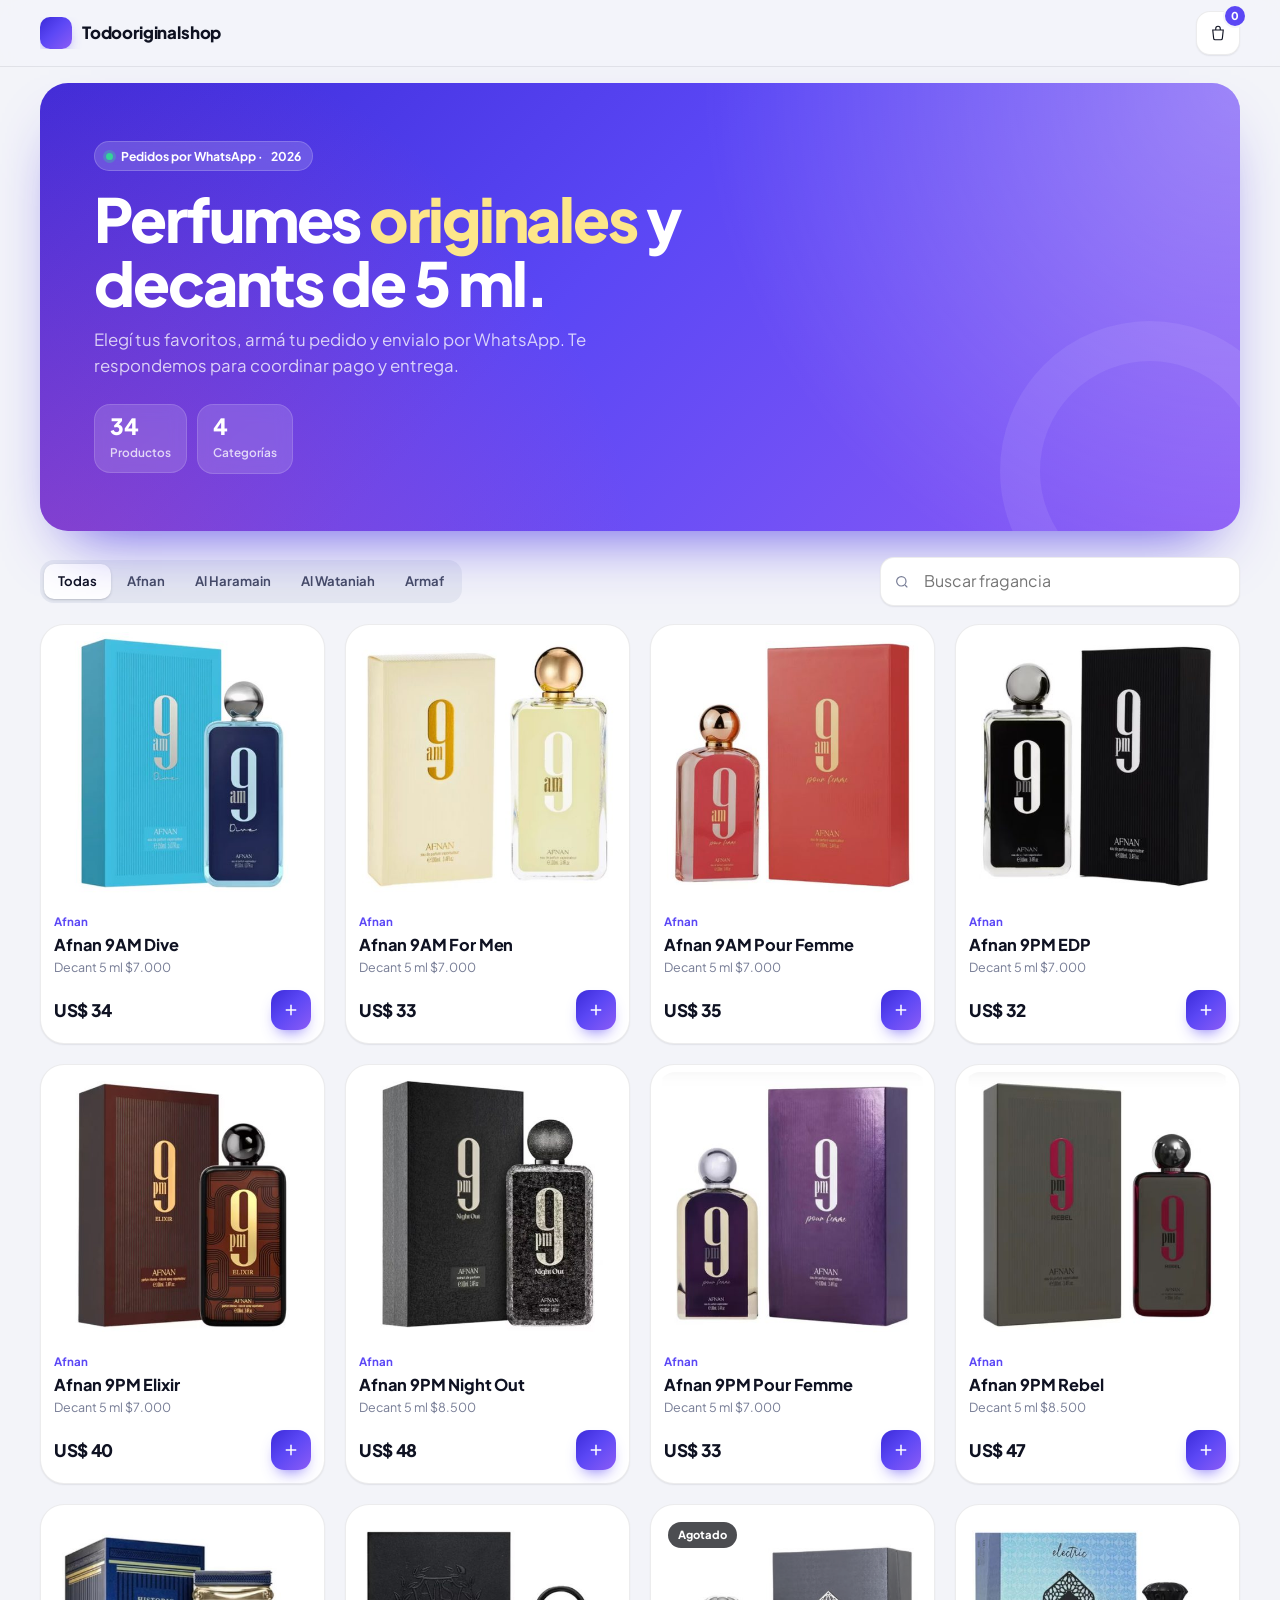
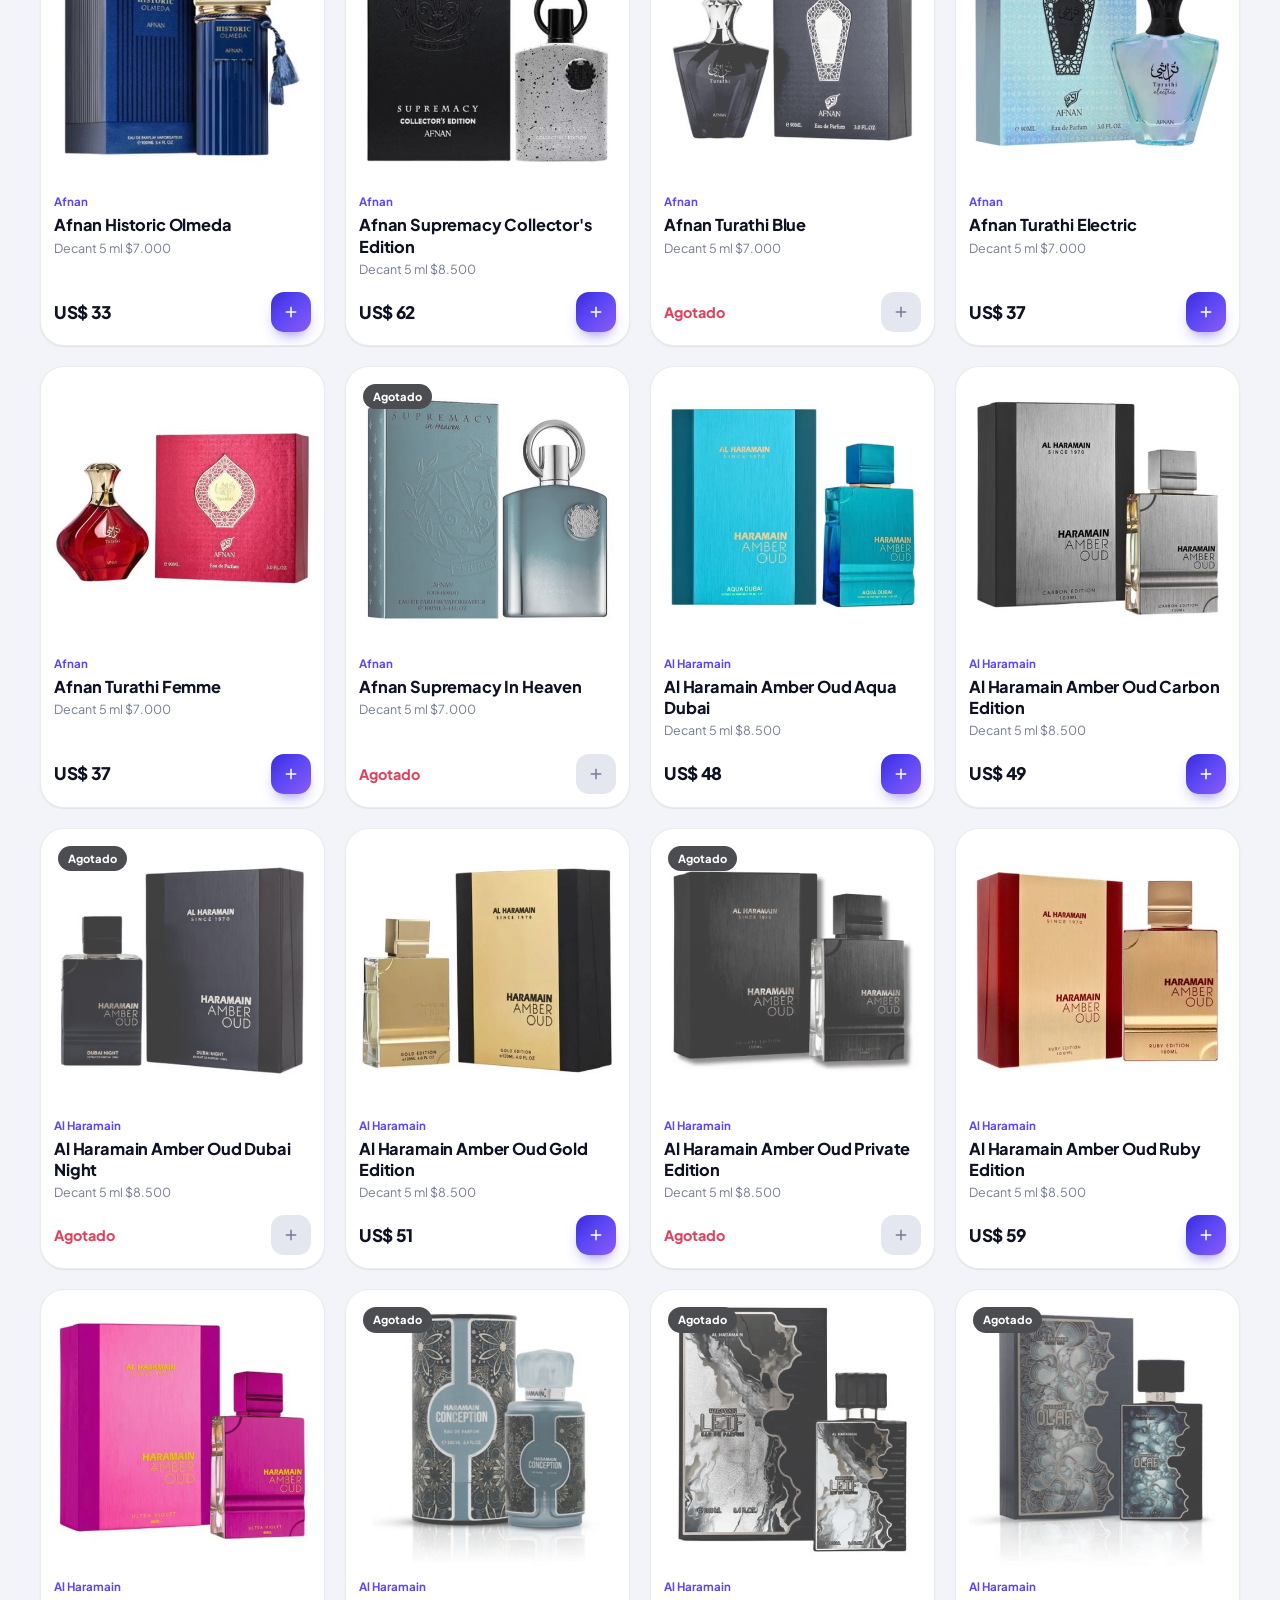
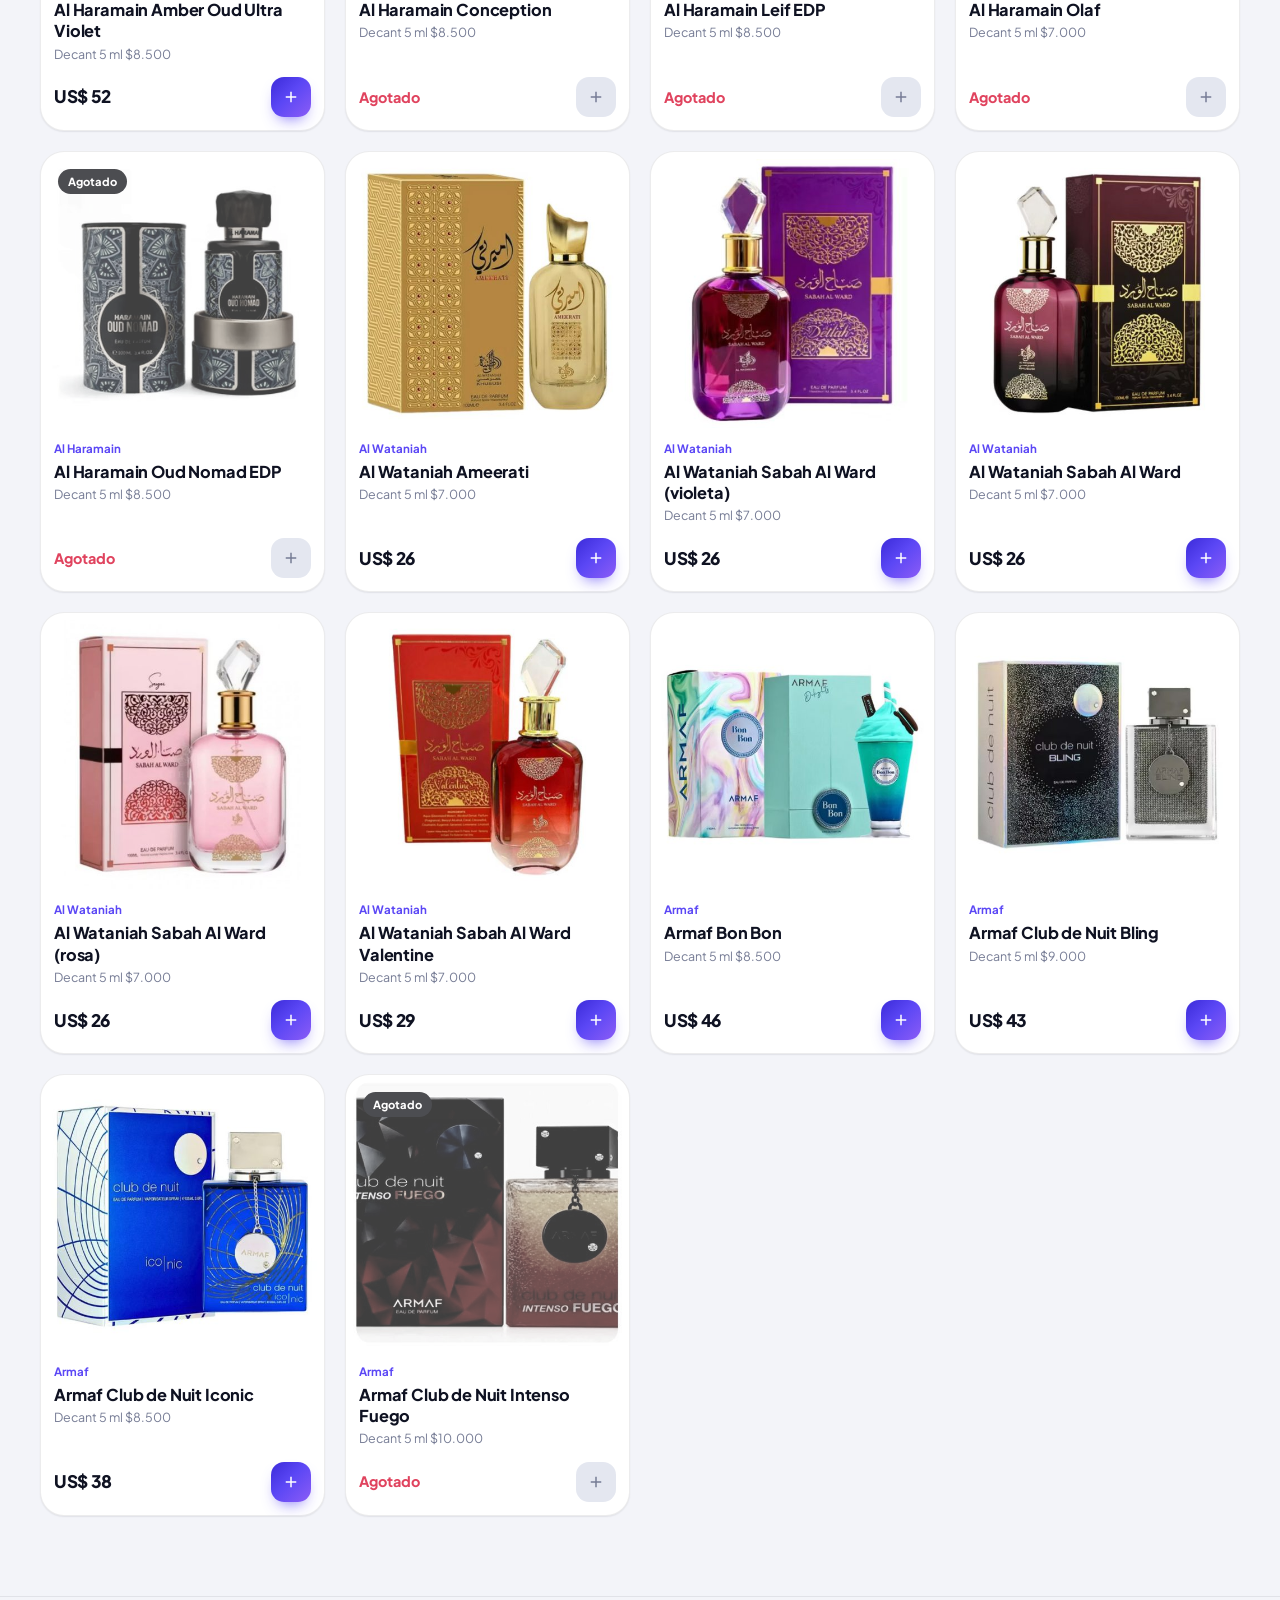
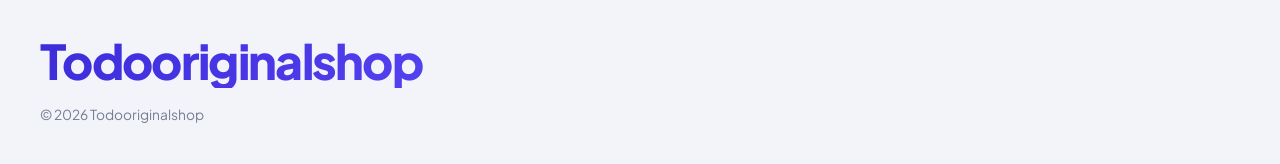
==== commit fc186506: "Load Todooriginalshop catalog (34 products with photos) as initial data Co-Authored-By: Claude Opus " ====
--- a/gestion/catalogo.html
+++ b/gestion/catalogo.html
@@ -3,7 +3,7 @@
 <head>
   <meta charset="utf-8">
   <meta name="viewport" content="width=device-width, initial-scale=1, viewport-fit=cover">
-  <title>Catálogo de fragancias</title>
+  <title>Todooriginalshop</title>
   <meta name="description" content="Catálogo de fragancias. Elegí tus perfumes y hacé tu pedido por WhatsApp.">
   <meta name="theme-color" content="#F3F4F9" media="(prefers-color-scheme: light)">
   <meta name="theme-color" content="#0B0D17" media="(prefers-color-scheme: dark)">
@@ -16,7 +16,7 @@
 <body>
   <header class="header">
     <div class="container header__inner">
-      <a href="#" class="logo" id="logo">Catálogo</a>
+      <a href="#" class="logo" id="logo">Todooriginalshop</a>
       <button class="cart-btn" id="cartBtn" aria-label="Ver pedido">
         <svg width="18" height="18" viewBox="0 0 24 24" fill="none" stroke="currentColor" stroke-width="1.5" aria-hidden="true"><path d="M5 8h14l-1.2 11.2a2 2 0 0 1-2 1.8H8.2a2 2 0 0 1-2-1.8L5 8Z"/><path d="M9 8V6a3 3 0 0 1 6 0v2"/></svg>
         <span class="cart-count" id="cartCount">0</span>
@@ -29,7 +29,7 @@
       <div class="blob blob--1"></div><div class="blob blob--2"></div>
       <div class="container hero__inner">
         <span class="eyebrow">Pedidos por WhatsApp · <span id="year"></span></span>
-        <h1 class="display" id="tagline">Fragancias que <em>fluyen</em> con vos.</h1>
+        <h1 class="display" id="tagline">Perfumes <em>originales</em> y decants de 5 ml.</h1>
         <p class="lead">Elegí tus favoritos, armá tu pedido y envialo por WhatsApp. Te respondemos para coordinar pago y entrega.</p>
         <div class="hero__meta"><div><strong id="nProd">0</strong><span>Productos</span></div><div><strong id="nCat">0</strong><span>Categorías</span></div></div>
       </div>
@@ -64,11 +64,12 @@
       <div class="total"><span>Total</span><b id="total"></b></div>
       <input id="cName" placeholder="Tu nombre" required autocomplete="name">
       <textarea id="cNote" placeholder="Dirección, forma de pago o comentarios (opcional)"></textarea>
-      <button class="btn" type="submit">Enviar pedido por WhatsApp</button>
+      <a class="btn" id="sendWa" href="#" target="_blank" rel="noopener">Enviar pedido por WhatsApp</a>
     </form>
   </aside>
   <div class="toast" id="toast" role="status" aria-live="polite"></div>
 
+  <script src="js/datos-tienda.js"></script>
   <script src="js/catalogo.js"></script>
 </body>
 </html>
--- a/gestion/css/catalogo.css
+++ b/gestion/css/catalogo.css
@@ -99,6 +99,7 @@
 .card__name { font-size: clamp(.92rem, 2.2vw, 1.02rem); font-weight: 750; line-height: 1.3; letter-spacing: -.01em; }
 .card__notes { font-size: .78rem; color: var(--muted); }
 .card__foot { display: flex; justify-content: space-between; align-items: center; gap: 8px; margin-top: auto; padding-top: 10px; }
+.card__out { font-weight: 750; font-size: .9rem; color: var(--danger); }
 .card__price { font-weight: 800; font-size: 1.08rem; letter-spacing: -.02em; }
 .add { width: 40px; height: 40px; border-radius: 13px; background: var(--hero); color: #fff; display: grid; place-items: center; flex: none; box-shadow: 0 8px 16px -8px rgba(91,71,245,.9); transition: transform .2s var(--ease), filter .2s; }
 .add:hover { filter: brightness(1.1); }
